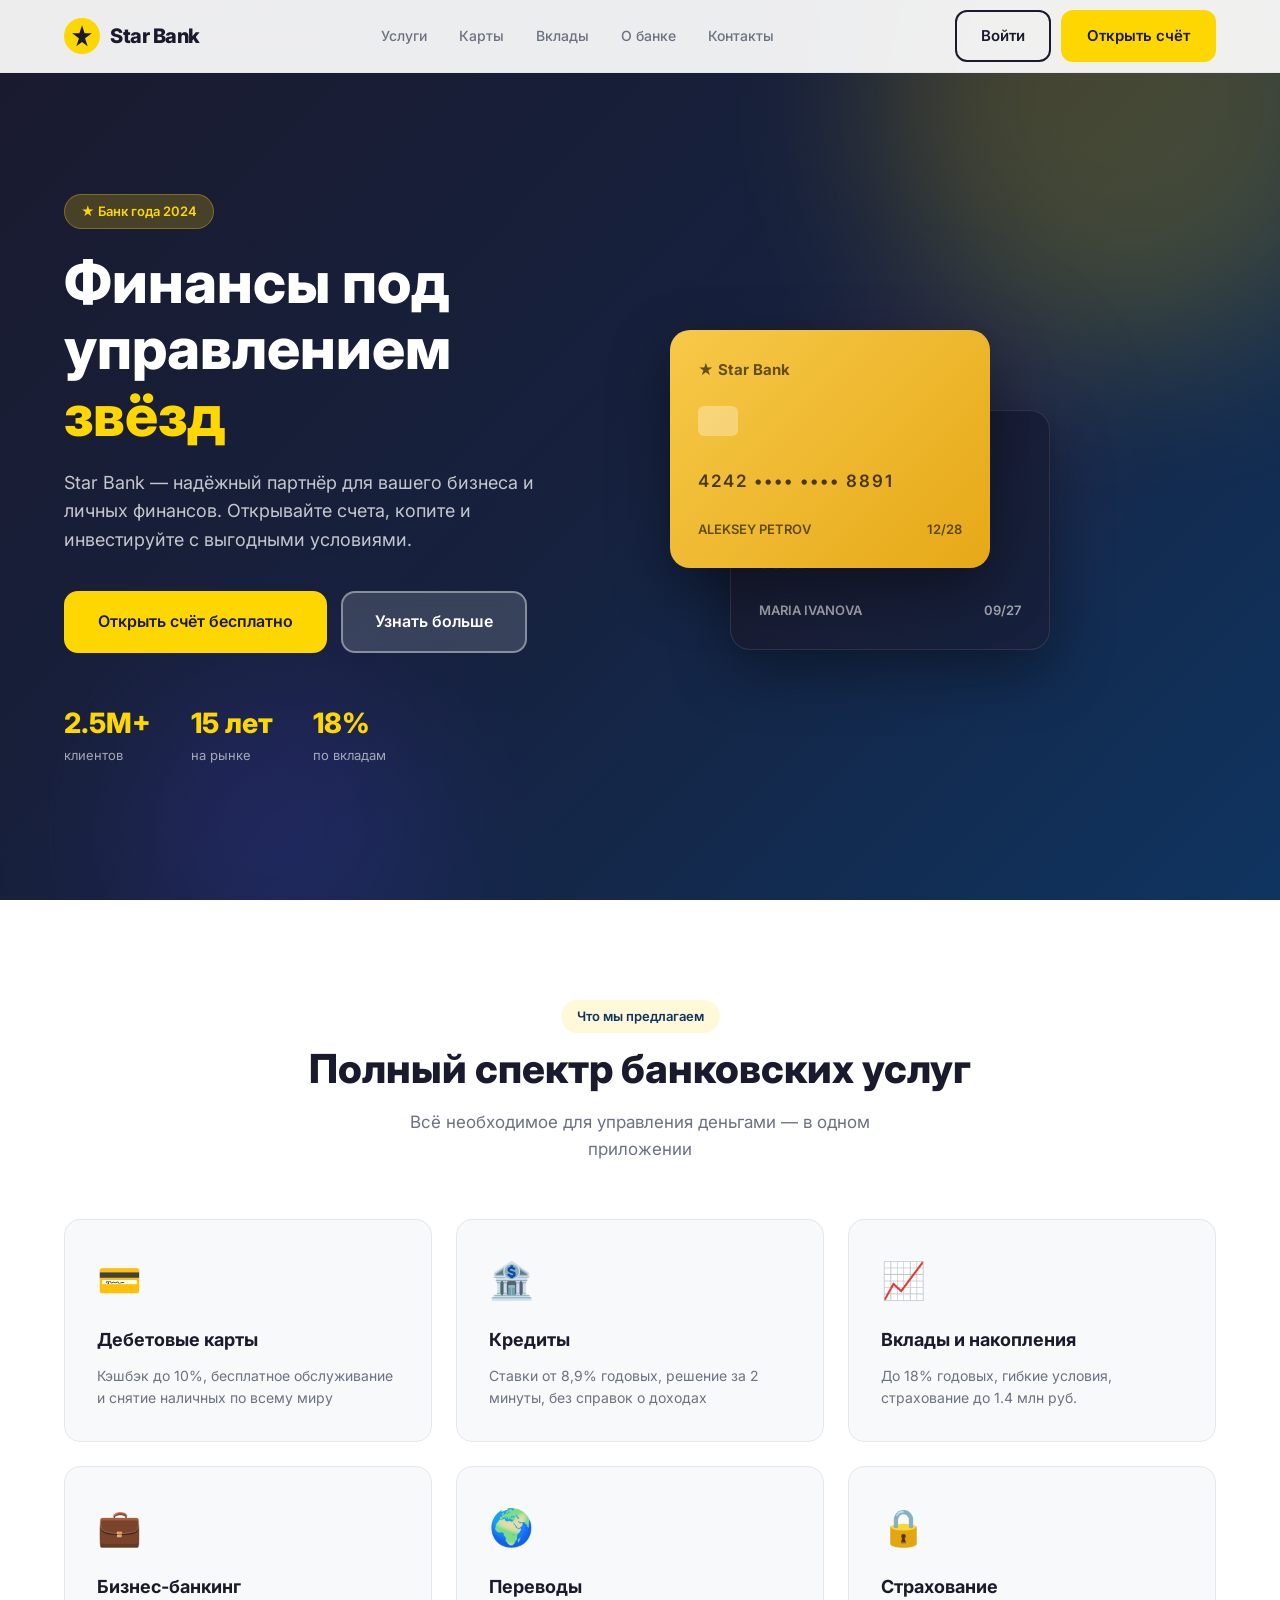
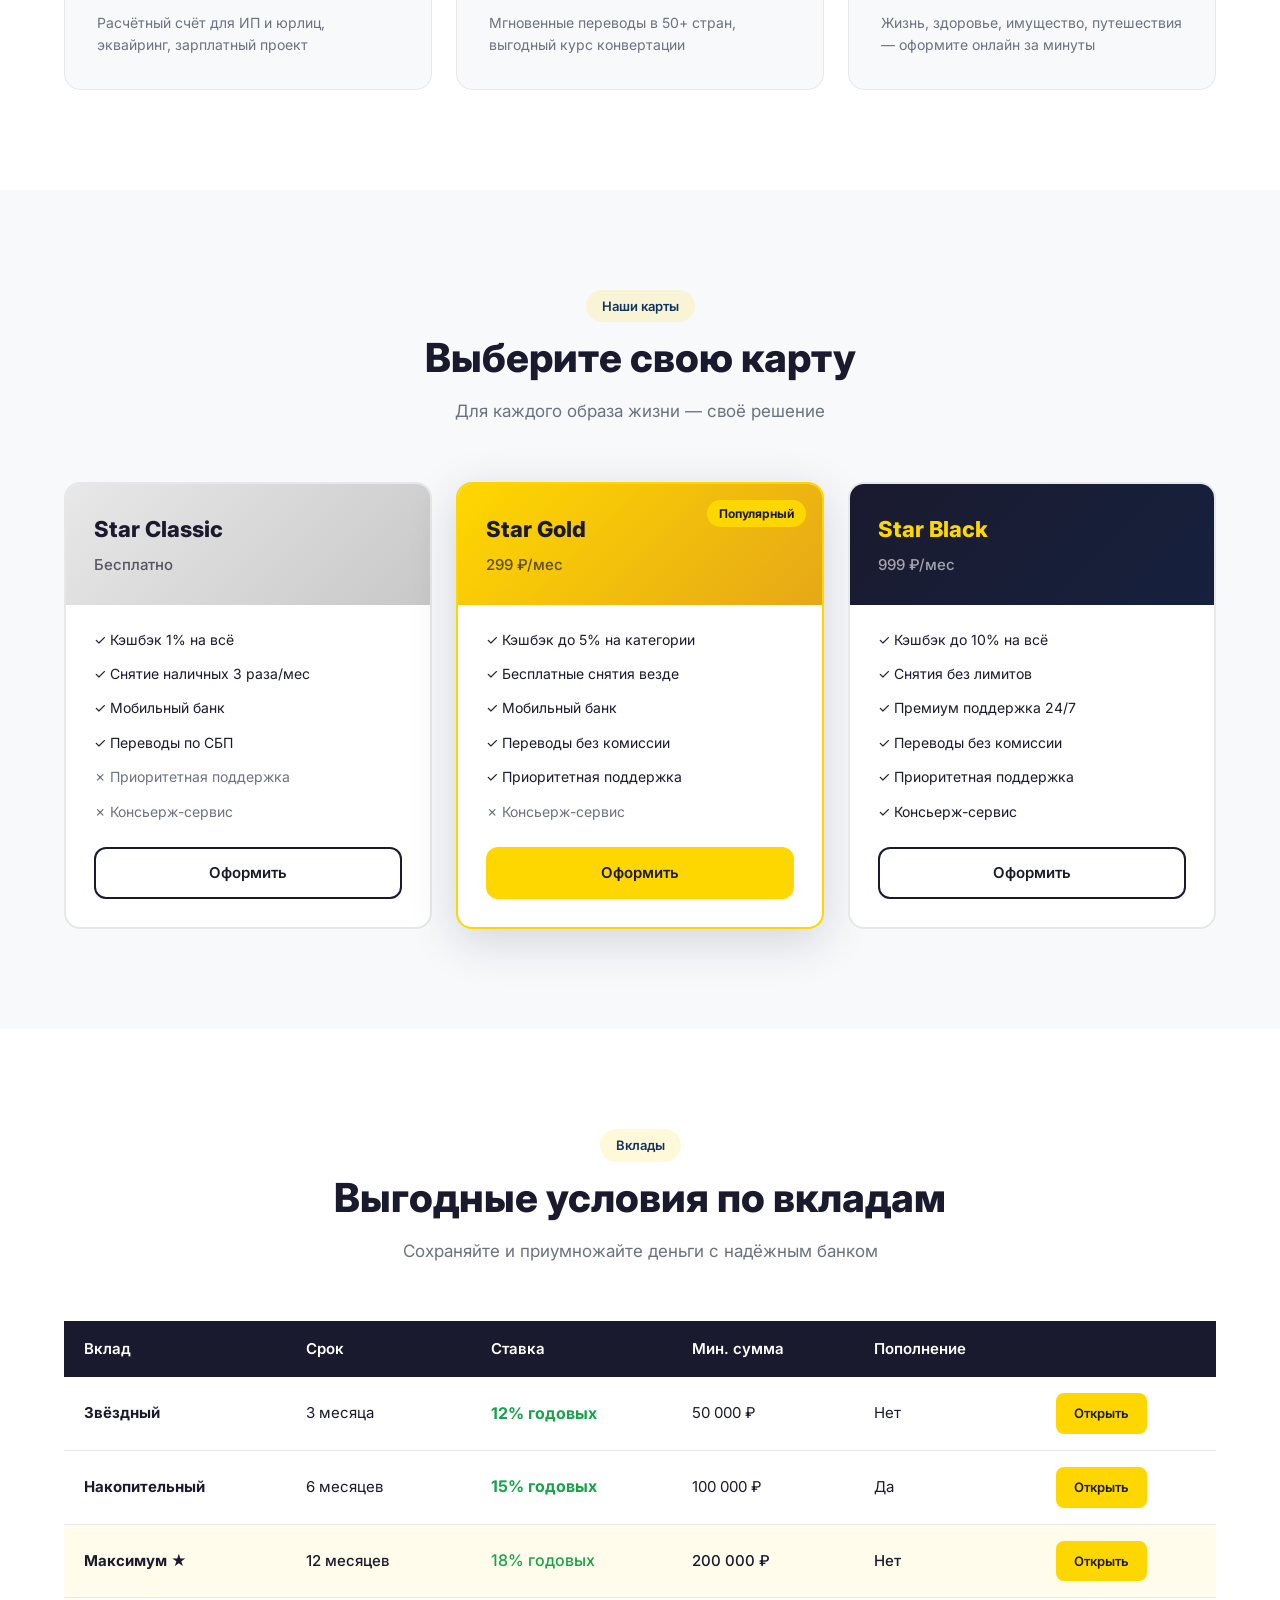
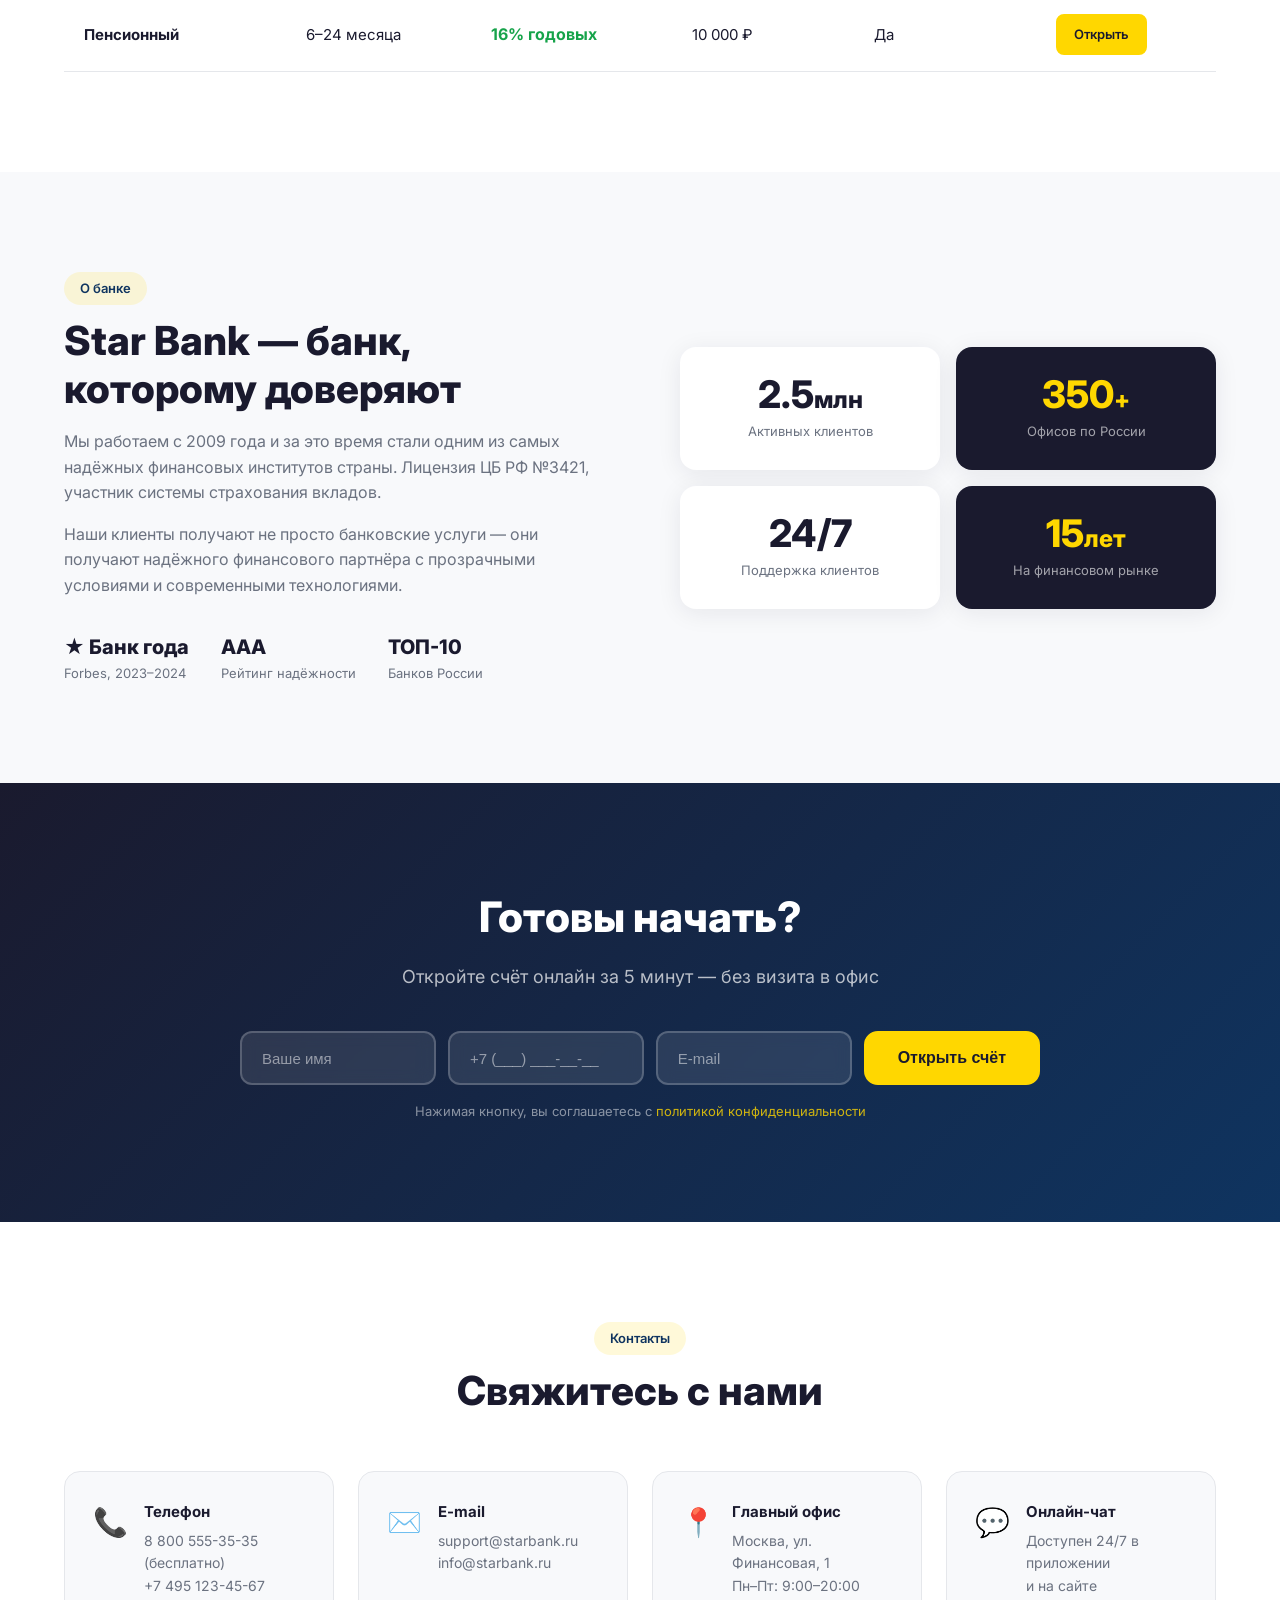
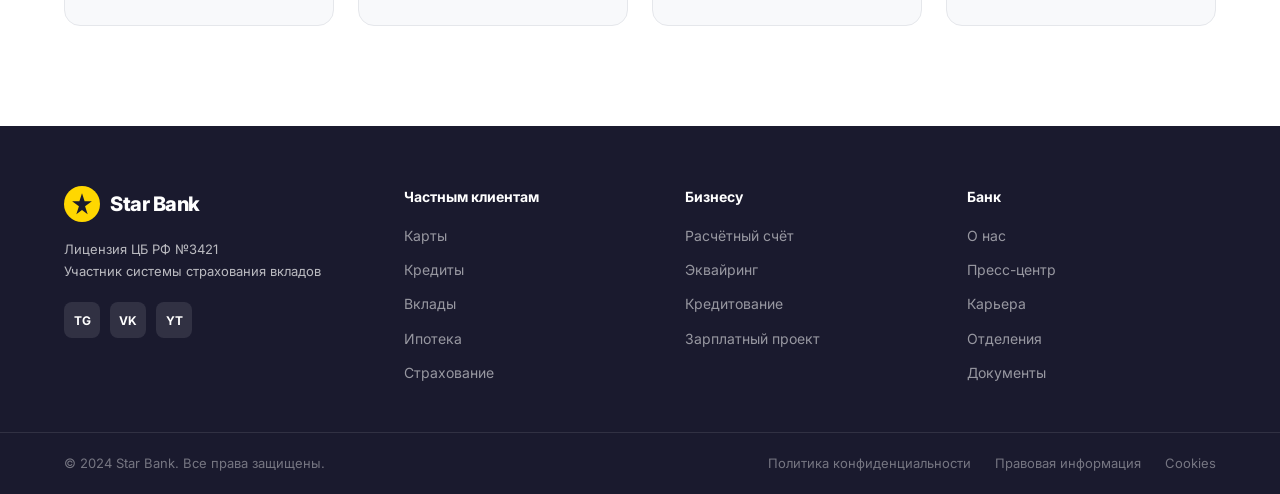
==== star-bank/index.html @ 79cf5f7b "Add Star Bank banking website Full landing page with hero, services, card products, deposit rates, a" ====
<!DOCTYPE html>
<html lang="ru">
<head>
  <meta charset="UTF-8" />
  <meta name="viewport" content="width=device-width, initial-scale=1.0" />
  <title>Star Bank — Ваш надёжный банк</title>
  <link rel="stylesheet" href="style.css" />
  <link rel="preconnect" href="https://fonts.googleapis.com" />
  <link href="https://fonts.googleapis.com/css2?family=Inter:wght@300;400;500;600;700;800&display=swap" rel="stylesheet" />
</head>
<body>

  <!-- HEADER -->
  <header class="header" id="header">
    <div class="container header__inner">
      <a href="#" class="logo">
        <svg class="logo__icon" viewBox="0 0 40 40" fill="none" xmlns="http://www.w3.org/2000/svg">
          <circle cx="20" cy="20" r="20" fill="#FFD700"/>
          <path d="M20 8l2.9 8.9H31l-7.6 5.5 2.9 8.9L20 26.8l-6.3 4.5 2.9-8.9L9 16.9h8.1L20 8z" fill="#1A1A2E"/>
        </svg>
        <span class="logo__text">Star Bank</span>
      </a>
      <nav class="nav" id="nav">
        <a href="#services" class="nav__link">Услуги</a>
        <a href="#cards" class="nav__link">Карты</a>
        <a href="#rates" class="nav__link">Вклады</a>
        <a href="#about" class="nav__link">О банке</a>
        <a href="#contacts" class="nav__link">Контакты</a>
      </nav>
      <div class="header__actions">
        <a href="#login" class="btn btn--outline">Войти</a>
        <a href="#open" class="btn btn--primary">Открыть счёт</a>
      </div>
      <button class="burger" id="burger" aria-label="Меню">
        <span></span><span></span><span></span>
      </button>
    </div>
  </header>

  <!-- HERO -->
  <section class="hero">
    <div class="container hero__inner">
      <div class="hero__content">
        <span class="hero__badge">★ Банк года 2024</span>
        <h1 class="hero__title">Финансы под управлением <span class="highlight">звёзд</span></h1>
        <p class="hero__desc">Star Bank — надёжный партнёр для вашего бизнеса и личных финансов. Открывайте счета, копите и инвестируйте с выгодными условиями.</p>
        <div class="hero__btns">
          <a href="#open" class="btn btn--primary btn--lg">Открыть счёт бесплатно</a>
          <a href="#services" class="btn btn--ghost btn--lg">Узнать больше</a>
        </div>
        <div class="hero__stats">
          <div class="stat"><span class="stat__num">2.5M+</span><span class="stat__label">клиентов</span></div>
          <div class="stat"><span class="stat__num">15 лет</span><span class="stat__label">на рынке</span></div>
          <div class="stat"><span class="stat__num">18%</span><span class="stat__label">по вкладам</span></div>
        </div>
      </div>
      <div class="hero__visual">
        <div class="card-mock card-mock--gold">
          <div class="card-mock__logo">★ Star Bank</div>
          <div class="card-mock__chip"></div>
          <div class="card-mock__number">4242 •••• •••• 8891</div>
          <div class="card-mock__footer">
            <span>ALEKSEY PETROV</span>
            <span>12/28</span>
          </div>
        </div>
        <div class="card-mock card-mock--dark">
          <div class="card-mock__logo">★ Star Bank</div>
          <div class="card-mock__chip"></div>
          <div class="card-mock__number">5500 •••• •••• 2277</div>
          <div class="card-mock__footer">
            <span>MARIA IVANOVA</span>
            <span>09/27</span>
          </div>
        </div>
      </div>
    </div>
    <div class="hero__bg-orbs">
      <div class="orb orb--1"></div>
      <div class="orb orb--2"></div>
      <div class="orb orb--3"></div>
    </div>
  </section>

  <!-- SERVICES -->
  <section class="services" id="services">
    <div class="container">
      <div class="section-head">
        <span class="section-badge">Что мы предлагаем</span>
        <h2 class="section-title">Полный спектр банковских услуг</h2>
        <p class="section-desc">Всё необходимое для управления деньгами — в одном приложении</p>
      </div>
      <div class="services__grid">
        <div class="service-card">
          <div class="service-card__icon">💳</div>
          <h3>Дебетовые карты</h3>
          <p>Кэшбэк до 10%, бесплатное обслуживание и снятие наличных по всему миру</p>
        </div>
        <div class="service-card">
          <div class="service-card__icon">🏦</div>
          <h3>Кредиты</h3>
          <p>Ставки от 8,9% годовых, решение за 2 минуты, без справок о доходах</p>
        </div>
        <div class="service-card">
          <div class="service-card__icon">📈</div>
          <h3>Вклады и накопления</h3>
          <p>До 18% годовых, гибкие условия, страхование до 1.4 млн руб.</p>
        </div>
        <div class="service-card">
          <div class="service-card__icon">💼</div>
          <h3>Бизнес-банкинг</h3>
          <p>Расчётный счёт для ИП и юрлиц, эквайринг, зарплатный проект</p>
        </div>
        <div class="service-card">
          <div class="service-card__icon">🌍</div>
          <h3>Переводы</h3>
          <p>Мгновенные переводы в 50+ стран, выгодный курс конвертации</p>
        </div>
        <div class="service-card">
          <div class="service-card__icon">🔒</div>
          <h3>Страхование</h3>
          <p>Жизнь, здоровье, имущество, путешествия — оформите онлайн за минуты</p>
        </div>
      </div>
    </div>
  </section>

  <!-- CARDS -->
  <section class="cards-section" id="cards">
    <div class="container">
      <div class="section-head">
        <span class="section-badge">Наши карты</span>
        <h2 class="section-title">Выберите свою карту</h2>
        <p class="section-desc">Для каждого образа жизни — своё решение</p>
      </div>
      <div class="cards-section__grid">

        <div class="product-card">
          <div class="product-card__top product-card__top--silver">
            <div class="product-card__name">Star Classic</div>
            <div class="product-card__price">Бесплатно</div>
          </div>
          <ul class="product-card__features">
            <li>✓ Кэшбэк 1% на всё</li>
            <li>✓ Снятие наличных 3 раза/мес</li>
            <li>✓ Мобильный банк</li>
            <li>✓ Переводы по СБП</li>
            <li class="muted">✗ Приоритетная поддержка</li>
            <li class="muted">✗ Консьерж-сервис</li>
          </ul>
          <a href="#open" class="btn btn--outline btn--full">Оформить</a>
        </div>

        <div class="product-card product-card--featured">
          <div class="product-card__badge">Популярный</div>
          <div class="product-card__top product-card__top--gold">
            <div class="product-card__name">Star Gold</div>
            <div class="product-card__price">299 ₽/мес</div>
          </div>
          <ul class="product-card__features">
            <li>✓ Кэшбэк до 5% на категории</li>
            <li>✓ Бесплатные снятия везде</li>
            <li>✓ Мобильный банк</li>
            <li>✓ Переводы без комиссии</li>
            <li>✓ Приоритетная поддержка</li>
            <li class="muted">✗ Консьерж-сервис</li>
          </ul>
          <a href="#open" class="btn btn--primary btn--full">Оформить</a>
        </div>

        <div class="product-card">
          <div class="product-card__top product-card__top--black">
            <div class="product-card__name">Star Black</div>
            <div class="product-card__price">999 ₽/мес</div>
          </div>
          <ul class="product-card__features">
            <li>✓ Кэшбэк до 10% на всё</li>
            <li>✓ Снятия без лимитов</li>
            <li>✓ Премиум поддержка 24/7</li>
            <li>✓ Переводы без комиссии</li>
            <li>✓ Приоритетная поддержка</li>
            <li>✓ Консьерж-сервис</li>
          </ul>
          <a href="#open" class="btn btn--outline btn--full">Оформить</a>
        </div>

      </div>
    </div>
  </section>

  <!-- RATES -->
  <section class="rates" id="rates">
    <div class="container">
      <div class="section-head">
        <span class="section-badge">Вклады</span>
        <h2 class="section-title">Выгодные условия по вкладам</h2>
        <p class="section-desc">Сохраняйте и приумножайте деньги с надёжным банком</p>
      </div>
      <div class="rates__table-wrap">
        <table class="rates__table">
          <thead>
            <tr>
              <th>Вклад</th>
              <th>Срок</th>
              <th>Ставка</th>
              <th>Мин. сумма</th>
              <th>Пополнение</th>
              <th></th>
            </tr>
          </thead>
          <tbody>
            <tr>
              <td><strong>Звёздный</strong></td>
              <td>3 месяца</td>
              <td class="rate-highlight">12% годовых</td>
              <td>50 000 ₽</td>
              <td>Нет</td>
              <td><a href="#open" class="btn btn--sm btn--primary">Открыть</a></td>
            </tr>
            <tr>
              <td><strong>Накопительный</strong></td>
              <td>6 месяцев</td>
              <td class="rate-highlight">15% годовых</td>
              <td>100 000 ₽</td>
              <td>Да</td>
              <td><a href="#open" class="btn btn--sm btn--primary">Открыть</a></td>
            </tr>
            <tr class="rates__row--featured">
              <td><strong>Максимум ★</strong></td>
              <td>12 месяцев</td>
              <td class="rate-highlight">18% годовых</td>
              <td>200 000 ₽</td>
              <td>Нет</td>
              <td><a href="#open" class="btn btn--sm btn--primary">Открыть</a></td>
            </tr>
            <tr>
              <td><strong>Пенсионный</strong></td>
              <td>6–24 месяца</td>
              <td class="rate-highlight">16% годовых</td>
              <td>10 000 ₽</td>
              <td>Да</td>
              <td><a href="#open" class="btn btn--sm btn--primary">Открыть</a></td>
            </tr>
          </tbody>
        </table>
      </div>
    </div>
  </section>

  <!-- ABOUT -->
  <section class="about" id="about">
    <div class="container about__inner">
      <div class="about__content">
        <span class="section-badge">О банке</span>
        <h2 class="section-title">Star Bank — банк, которому доверяют</h2>
        <p>Мы работаем с 2009 года и за это время стали одним из самых надёжных финансовых институтов страны. Лицензия ЦБ РФ №3421, участник системы страхования вкладов.</p>
        <p>Наши клиенты получают не просто банковские услуги — они получают надёжного финансового партнёра с прозрачными условиями и современными технологиями.</p>
        <div class="about__achievements">
          <div class="achievement">
            <span class="achievement__num">★ Банк года</span>
            <span class="achievement__desc">Forbes, 2023–2024</span>
          </div>
          <div class="achievement">
            <span class="achievement__num">AAA</span>
            <span class="achievement__desc">Рейтинг надёжности</span>
          </div>
          <div class="achievement">
            <span class="achievement__num">ТОП-10</span>
            <span class="achievement__desc">Банков России</span>
          </div>
        </div>
      </div>
      <div class="about__img-wrap">
        <div class="about__img-card">
          <div class="about__number">2.5<span>млн</span></div>
          <div class="about__number-label">Активных клиентов</div>
        </div>
        <div class="about__img-card about__img-card--accent">
          <div class="about__number">350<span>+</span></div>
          <div class="about__number-label">Офисов по России</div>
        </div>
        <div class="about__img-card">
          <div class="about__number">24/7</div>
          <div class="about__number-label">Поддержка клиентов</div>
        </div>
        <div class="about__img-card about__img-card--accent">
          <div class="about__number">15<span>лет</span></div>
          <div class="about__number-label">На финансовом рынке</div>
        </div>
      </div>
    </div>
  </section>

  <!-- CTA -->
  <section class="cta" id="open">
    <div class="container cta__inner">
      <div class="cta__content">
        <h2>Готовы начать?</h2>
        <p>Откройте счёт онлайн за 5 минут — без визита в офис</p>
      </div>
      <form class="cta__form" onsubmit="handleForm(event)">
        <input type="text" placeholder="Ваше имя" required />
        <input type="tel" placeholder="+7 (___) ___-__-__" required />
        <input type="email" placeholder="E-mail" required />
        <button type="submit" class="btn btn--primary btn--lg">Открыть счёт</button>
      </form>
      <p class="cta__note">Нажимая кнопку, вы соглашаетесь с <a href="#">политикой конфиденциальности</a></p>
    </div>
  </section>

  <!-- CONTACTS -->
  <section class="contacts" id="contacts">
    <div class="container contacts__inner">
      <div class="section-head">
        <span class="section-badge">Контакты</span>
        <h2 class="section-title">Свяжитесь с нами</h2>
      </div>
      <div class="contacts__grid">
        <div class="contact-item">
          <div class="contact-item__icon">📞</div>
          <div>
            <strong>Телефон</strong>
            <p>8 800 555-35-35 (бесплатно)</p>
            <p>+7 495 123-45-67</p>
          </div>
        </div>
        <div class="contact-item">
          <div class="contact-item__icon">✉️</div>
          <div>
            <strong>E-mail</strong>
            <p>support@starbank.ru</p>
            <p>info@starbank.ru</p>
          </div>
        </div>
        <div class="contact-item">
          <div class="contact-item__icon">📍</div>
          <div>
            <strong>Главный офис</strong>
            <p>Москва, ул. Финансовая, 1</p>
            <p>Пн–Пт: 9:00–20:00</p>
          </div>
        </div>
        <div class="contact-item">
          <div class="contact-item__icon">💬</div>
          <div>
            <strong>Онлайн-чат</strong>
            <p>Доступен 24/7 в приложении</p>
            <p>и на сайте</p>
          </div>
        </div>
      </div>
    </div>
  </section>

  <!-- FOOTER -->
  <footer class="footer">
    <div class="container footer__inner">
      <div class="footer__brand">
        <a href="#" class="logo">
          <svg class="logo__icon" viewBox="0 0 40 40" fill="none" xmlns="http://www.w3.org/2000/svg">
            <circle cx="20" cy="20" r="20" fill="#FFD700"/>
            <path d="M20 8l2.9 8.9H31l-7.6 5.5 2.9 8.9L20 26.8l-6.3 4.5 2.9-8.9L9 16.9h8.1L20 8z" fill="#1A1A2E"/>
          </svg>
          <span class="logo__text">Star Bank</span>
        </a>
        <p>Лицензия ЦБ РФ №3421<br/>Участник системы страхования вкладов</p>
        <div class="footer__socials">
          <a href="#" aria-label="Telegram">TG</a>
          <a href="#" aria-label="VK">VK</a>
          <a href="#" aria-label="YouTube">YT</a>
        </div>
      </div>
      <div class="footer__links">
        <div class="footer__col">
          <strong>Частным клиентам</strong>
          <a href="#">Карты</a>
          <a href="#">Кредиты</a>
          <a href="#">Вклады</a>
          <a href="#">Ипотека</a>
          <a href="#">Страхование</a>
        </div>
        <div class="footer__col">
          <strong>Бизнесу</strong>
          <a href="#">Расчётный счёт</a>
          <a href="#">Эквайринг</a>
          <a href="#">Кредитование</a>
          <a href="#">Зарплатный проект</a>
        </div>
        <div class="footer__col">
          <strong>Банк</strong>
          <a href="#">О нас</a>
          <a href="#">Пресс-центр</a>
          <a href="#">Карьера</a>
          <a href="#">Отделения</a>
          <a href="#">Документы</a>
        </div>
      </div>
    </div>
    <div class="footer__bottom">
      <div class="container">
        <span>© 2024 Star Bank. Все права защищены.</span>
        <div class="footer__bottom-links">
          <a href="#">Политика конфиденциальности</a>
          <a href="#">Правовая информация</a>
          <a href="#">Cookies</a>
        </div>
      </div>
    </div>
  </footer>

  <!-- SUCCESS MODAL -->
  <div class="modal" id="modal">
    <div class="modal__box">
      <div class="modal__icon">⭐</div>
      <h3>Заявка принята!</h3>
      <p>Наш специалист свяжется с вами в течение 15 минут</p>
      <button class="btn btn--primary" onclick="closeModal()">Отлично!</button>
    </div>
  </div>

  <script src="script.js"></script>
</body>
</html>
---- star-bank/style.css ----
/* ===== BASE ===== */
*, *::before, *::after { box-sizing: border-box; margin: 0; padding: 0; }

:root {
  --gold: #FFD700;
  --gold-dark: #E6C200;
  --navy: #1A1A2E;
  --navy-light: #16213E;
  --blue: #0F3460;
  --accent: #E94560;
  --text: #1A1A2E;
  --text-muted: #6B7280;
  --bg: #FFFFFF;
  --bg-light: #F8F9FB;
  --border: #E5E7EB;
  --radius: 16px;
  --shadow: 0 4px 24px rgba(26,26,46,.08);
  --shadow-lg: 0 12px 48px rgba(26,26,46,.16);
}

html { scroll-behavior: smooth; }
body { font-family: 'Inter', sans-serif; color: var(--text); background: var(--bg); line-height: 1.6; }

.container { max-width: 1200px; margin: 0 auto; padding: 0 24px; }

img { max-width: 100%; }
a { text-decoration: none; color: inherit; }

/* ===== BUTTONS ===== */
.btn {
  display: inline-flex; align-items: center; justify-content: center;
  padding: 12px 24px; border-radius: 12px; font-size: 15px; font-weight: 600;
  cursor: pointer; border: 2px solid transparent; transition: all .2s;
  white-space: nowrap;
}
.btn--primary { background: var(--gold); color: var(--navy); border-color: var(--gold); }
.btn--primary:hover { background: var(--gold-dark); border-color: var(--gold-dark); transform: translateY(-1px); box-shadow: 0 6px 20px rgba(255,215,0,.35); }
.btn--outline { background: transparent; color: var(--navy); border-color: var(--navy); }
.btn--outline:hover { background: var(--navy); color: #fff; }
.btn--ghost { background: rgba(255,255,255,.15); color: #fff; border-color: rgba(255,255,255,.4); backdrop-filter: blur(8px); }
.btn--ghost:hover { background: rgba(255,255,255,.25); }
.btn--lg { padding: 16px 32px; font-size: 16px; border-radius: 14px; }
.btn--sm { padding: 8px 16px; font-size: 13px; border-radius: 8px; }
.btn--full { width: 100%; }

/* ===== HEADER ===== */
.header {
  position: fixed; top: 0; left: 0; right: 0; z-index: 100;
  background: rgba(255,255,255,.92); backdrop-filter: blur(16px);
  border-bottom: 1px solid var(--border);
  transition: box-shadow .3s;
}
.header.scrolled { box-shadow: var(--shadow); }
.header__inner { display: flex; align-items: center; gap: 32px; height: 72px; }

.logo { display: flex; align-items: center; gap: 10px; }
.logo__icon { width: 36px; height: 36px; flex-shrink: 0; }
.logo__text { font-size: 20px; font-weight: 800; color: var(--navy); letter-spacing: -.5px; }

.nav { display: flex; gap: 4px; flex: 1; justify-content: center; }
.nav__link { padding: 8px 14px; border-radius: 8px; font-size: 14px; font-weight: 500; color: var(--text-muted); transition: all .2s; }
.nav__link:hover { color: var(--navy); background: var(--bg-light); }

.header__actions { display: flex; gap: 10px; }

.burger { display: none; flex-direction: column; gap: 5px; background: none; border: none; cursor: pointer; padding: 4px; }
.burger span { display: block; width: 24px; height: 2px; background: var(--navy); border-radius: 2px; transition: all .3s; }

/* ===== SECTION COMMON ===== */
.section-badge { display: inline-block; padding: 6px 16px; background: rgba(255,215,0,.15); color: var(--blue); border-radius: 100px; font-size: 13px; font-weight: 600; margin-bottom: 12px; }
.section-title { font-size: clamp(28px, 4vw, 40px); font-weight: 800; color: var(--navy); line-height: 1.2; margin-bottom: 16px; }
.section-desc { font-size: 17px; color: var(--text-muted); max-width: 560px; }
.section-head { text-align: center; margin-bottom: 56px; }
.section-head .section-desc { margin: 0 auto; }

/* ===== HERO ===== */
.hero {
  position: relative; overflow: hidden;
  background: linear-gradient(135deg, var(--navy) 0%, var(--navy-light) 50%, var(--blue) 100%);
  padding: 160px 0 100px; min-height: 100vh; display: flex; align-items: center;
}
.hero__inner { display: grid; grid-template-columns: 1fr 1fr; gap: 60px; align-items: center; position: relative; z-index: 1; }

.hero__badge { display: inline-block; padding: 6px 16px; background: rgba(255,215,0,.2); color: var(--gold); border: 1px solid rgba(255,215,0,.3); border-radius: 100px; font-size: 13px; font-weight: 600; margin-bottom: 20px; }
.hero__title { font-size: clamp(36px, 5vw, 58px); font-weight: 800; color: #fff; line-height: 1.15; margin-bottom: 20px; }
.highlight { color: var(--gold); }
.hero__desc { font-size: 18px; color: rgba(255,255,255,.75); margin-bottom: 36px; max-width: 480px; }
.hero__btns { display: flex; gap: 14px; flex-wrap: wrap; margin-bottom: 48px; }

.hero__stats { display: flex; gap: 40px; }
.stat { display: flex; flex-direction: column; }
.stat__num { font-size: 28px; font-weight: 800; color: var(--gold); }
.stat__label { font-size: 13px; color: rgba(255,255,255,.6); }

/* CARD MOCKUPS */
.hero__visual { position: relative; height: 380px; }
.card-mock {
  position: absolute; width: 320px; border-radius: 20px; padding: 28px;
  box-shadow: 0 20px 60px rgba(0,0,0,.4); transition: transform .3s;
}
.card-mock:hover { transform: translateY(-6px); }
.card-mock--gold { background: linear-gradient(135deg, #f7c948 0%, #e6a817 100%); top: 40px; left: 0; z-index: 2; }
.card-mock--dark { background: linear-gradient(135deg, #1a1a2e 0%, #16213e 100%); top: 120px; left: 60px; z-index: 1; border: 1px solid rgba(255,255,255,.1); }

.card-mock__logo { font-size: 15px; font-weight: 700; color: rgba(0,0,0,.6); margin-bottom: 24px; }
.card-mock--dark .card-mock__logo { color: var(--gold); }
.card-mock__chip { width: 40px; height: 30px; background: rgba(255,255,255,.3); border-radius: 6px; margin-bottom: 32px; }
.card-mock--dark .card-mock__chip { background: rgba(255,215,0,.3); }
.card-mock__number { font-size: 17px; letter-spacing: 2px; font-weight: 600; color: rgba(0,0,0,.7); margin-bottom: 24px; }
.card-mock--dark .card-mock__number { color: rgba(255,255,255,.8); }
.card-mock__footer { display: flex; justify-content: space-between; font-size: 13px; font-weight: 600; color: rgba(0,0,0,.6); text-transform: uppercase; }
.card-mock--dark .card-mock__footer { color: rgba(255,255,255,.6); }

/* BG ORBS */
.hero__bg-orbs { position: absolute; inset: 0; z-index: 0; overflow: hidden; }
.orb { position: absolute; border-radius: 50%; filter: blur(80px); opacity: .2; }
.orb--1 { width: 500px; height: 500px; background: var(--gold); top: -150px; right: -100px; }
.orb--2 { width: 300px; height: 300px; background: #4f46e5; bottom: -80px; left: 10%; }
.orb--3 { width: 200px; height: 200px; background: var(--accent); top: 40%; right: 20%; }

/* ===== SERVICES ===== */
.services { padding: 100px 0; background: var(--bg); }
.services__grid { display: grid; grid-template-columns: repeat(3, 1fr); gap: 24px; }

.service-card {
  padding: 32px; border-radius: var(--radius); background: var(--bg-light);
  border: 1px solid var(--border); transition: all .3s;
}
.service-card:hover { transform: translateY(-4px); box-shadow: var(--shadow-lg); border-color: var(--gold); }
.service-card__icon { font-size: 36px; margin-bottom: 16px; }
.service-card h3 { font-size: 18px; font-weight: 700; color: var(--navy); margin-bottom: 10px; }
.service-card p { font-size: 14px; color: var(--text-muted); line-height: 1.6; }

/* ===== CARDS SECTION ===== */
.cards-section { padding: 100px 0; background: var(--bg-light); }
.cards-section__grid { display: grid; grid-template-columns: repeat(3, 1fr); gap: 24px; align-items: start; }

.product-card {
  background: #fff; border-radius: var(--radius); border: 2px solid var(--border);
  overflow: hidden; transition: all .3s; position: relative;
}
.product-card:hover { box-shadow: var(--shadow-lg); }
.product-card--featured { border-color: var(--gold); transform: scale(1.04); box-shadow: var(--shadow-lg); }

.product-card__badge {
  position: absolute; top: 16px; right: 16px;
  background: var(--gold); color: var(--navy); font-size: 12px; font-weight: 700;
  padding: 4px 12px; border-radius: 100px;
}

.product-card__top { padding: 28px; }
.product-card__top--silver { background: linear-gradient(135deg, #e8e8e8 0%, #c8c8c8 100%); }
.product-card__top--gold { background: linear-gradient(135deg, #FFD700 0%, #e6a817 100%); }
.product-card__top--black { background: linear-gradient(135deg, #1A1A2E 0%, #16213E 100%); }

.product-card__name { font-size: 22px; font-weight: 800; color: var(--navy); }
.product-card__top--black .product-card__name { color: var(--gold); }
.product-card__price { font-size: 15px; font-weight: 500; color: rgba(26,26,46,.7); margin-top: 6px; }
.product-card__top--black .product-card__price { color: rgba(255,255,255,.6); }

.product-card__features { list-style: none; padding: 24px 28px; display: flex; flex-direction: column; gap: 12px; }
.product-card__features li { font-size: 14px; color: var(--text); }
.product-card__features li.muted { color: var(--text-muted); }
.product-card .btn { margin: 0 28px 28px; width: calc(100% - 56px); }

/* ===== RATES ===== */
.rates { padding: 100px 0; background: var(--bg); }
.rates__table-wrap { overflow-x: auto; }
.rates__table {
  width: 100%; border-collapse: collapse; font-size: 15px;
}
.rates__table thead { background: var(--navy); color: #fff; }
.rates__table th { padding: 16px 20px; text-align: left; font-weight: 600; white-space: nowrap; }
.rates__table td { padding: 16px 20px; border-bottom: 1px solid var(--border); }
.rates__table tbody tr:hover { background: var(--bg-light); }
.rates__row--featured td { background: rgba(255,215,0,.08); font-weight: 500; }
.rate-highlight { color: #16a34a; font-weight: 700; font-size: 16px; }

/* ===== ABOUT ===== */
.about { padding: 100px 0; background: var(--bg-light); }
.about__inner { display: grid; grid-template-columns: 1fr 1fr; gap: 80px; align-items: center; }
.about__content .section-title { text-align: left; }
.about__content p { color: var(--text-muted); margin-bottom: 16px; font-size: 16px; }
.about__achievements { display: flex; gap: 32px; margin-top: 32px; }
.achievement { display: flex; flex-direction: column; }
.achievement__num { font-size: 20px; font-weight: 800; color: var(--navy); }
.achievement__desc { font-size: 13px; color: var(--text-muted); }

.about__img-wrap { display: grid; grid-template-columns: 1fr 1fr; gap: 16px; }
.about__img-card {
  padding: 28px; border-radius: var(--radius); background: #fff;
  box-shadow: var(--shadow); text-align: center;
}
.about__img-card--accent { background: var(--navy); }
.about__number { font-size: 38px; font-weight: 800; color: var(--navy); line-height: 1; }
.about__number span { font-size: 24px; }
.about__img-card--accent .about__number { color: var(--gold); }
.about__number-label { font-size: 13px; color: var(--text-muted); margin-top: 8px; }
.about__img-card--accent .about__number-label { color: rgba(255,255,255,.6); }

/* ===== CTA ===== */
.cta {
  padding: 100px 0;
  background: linear-gradient(135deg, var(--navy) 0%, var(--blue) 100%);
}
.cta__inner { text-align: center; }
.cta__content h2 { font-size: clamp(28px, 4vw, 42px); font-weight: 800; color: #fff; margin-bottom: 12px; }
.cta__content p { font-size: 18px; color: rgba(255,255,255,.7); margin-bottom: 40px; }

.cta__form { display: flex; gap: 12px; max-width: 800px; margin: 0 auto 16px; flex-wrap: wrap; justify-content: center; }
.cta__form input {
  flex: 1; min-width: 180px; padding: 16px 20px; border-radius: 12px;
  border: 2px solid rgba(255,255,255,.2); background: rgba(255,255,255,.1);
  color: #fff; font-size: 15px; outline: none; transition: border-color .2s;
  backdrop-filter: blur(8px);
}
.cta__form input::placeholder { color: rgba(255,255,255,.5); }
.cta__form input:focus { border-color: var(--gold); }
.cta__note { font-size: 13px; color: rgba(255,255,255,.5); }
.cta__note a { color: rgba(255,215,0,.8); }

/* ===== CONTACTS ===== */
.contacts { padding: 100px 0; background: var(--bg); }
.contacts__inner { }
.contacts__grid { display: grid; grid-template-columns: repeat(4, 1fr); gap: 24px; }

.contact-item { display: flex; gap: 16px; align-items: flex-start; padding: 28px; background: var(--bg-light); border-radius: var(--radius); border: 1px solid var(--border); }
.contact-item__icon { font-size: 28px; flex-shrink: 0; }
.contact-item strong { display: block; font-size: 15px; font-weight: 700; color: var(--navy); margin-bottom: 6px; }
.contact-item p { font-size: 14px; color: var(--text-muted); margin: 0; }

/* ===== FOOTER ===== */
.footer { background: var(--navy); color: rgba(255,255,255,.7); padding-top: 60px; }
.footer__inner { display: grid; grid-template-columns: 280px 1fr; gap: 60px; padding-bottom: 48px; }

.footer__brand .logo__text { color: #fff; }
.footer__brand p { font-size: 13px; margin-top: 16px; line-height: 1.7; }
.footer__socials { display: flex; gap: 10px; margin-top: 20px; }
.footer__socials a { display: flex; align-items: center; justify-content: center; width: 36px; height: 36px; background: rgba(255,255,255,.1); border-radius: 8px; font-size: 12px; font-weight: 700; color: #fff; transition: background .2s; }
.footer__socials a:hover { background: var(--gold); color: var(--navy); }

.footer__links { display: grid; grid-template-columns: repeat(3, 1fr); gap: 32px; }
.footer__col { display: flex; flex-direction: column; gap: 12px; }
.footer__col strong { color: #fff; font-size: 14px; margin-bottom: 4px; }
.footer__col a { font-size: 14px; color: rgba(255,255,255,.55); transition: color .2s; }
.footer__col a:hover { color: var(--gold); }

.footer__bottom { border-top: 1px solid rgba(255,255,255,.1); padding: 20px 0; }
.footer__bottom .container { display: flex; justify-content: space-between; align-items: center; flex-wrap: wrap; gap: 12px; }
.footer__bottom span { font-size: 13px; color: rgba(255,255,255,.4); }
.footer__bottom-links { display: flex; gap: 24px; }
.footer__bottom-links a { font-size: 13px; color: rgba(255,255,255,.4); transition: color .2s; }
.footer__bottom-links a:hover { color: var(--gold); }

/* ===== MODAL ===== */
.modal { position: fixed; inset: 0; background: rgba(0,0,0,.5); z-index: 1000; display: none; align-items: center; justify-content: center; backdrop-filter: blur(4px); }
.modal.open { display: flex; }
.modal__box { background: #fff; border-radius: 24px; padding: 48px 40px; text-align: center; max-width: 400px; width: 90%; box-shadow: var(--shadow-lg); }
.modal__icon { font-size: 56px; margin-bottom: 16px; }
.modal__box h3 { font-size: 24px; font-weight: 800; color: var(--navy); margin-bottom: 10px; }
.modal__box p { color: var(--text-muted); margin-bottom: 28px; }

/* ===== RESPONSIVE ===== */
@media (max-width: 1024px) {
  .services__grid { grid-template-columns: repeat(2, 1fr); }
  .contacts__grid { grid-template-columns: repeat(2, 1fr); }
  .hero__visual { height: 320px; }
  .card-mock { width: 280px; }
}

@media (max-width: 900px) {
  .hero__inner { grid-template-columns: 1fr; text-align: center; }
  .hero__visual { display: none; }
  .hero__btns { justify-content: center; }
  .hero__stats { justify-content: center; }
  .hero__desc { margin: 0 auto 36px; }
  .about__inner { grid-template-columns: 1fr; }
  .about__content .section-title { text-align: center; }
  .about__content .section-badge { display: block; text-align: center; }
  .about__achievements { justify-content: center; }
  .cards-section__grid { grid-template-columns: 1fr; }
  .product-card--featured { transform: none; }
  .footer__inner { grid-template-columns: 1fr; gap: 40px; }
  .footer__links { grid-template-columns: repeat(2, 1fr); }
}

@media (max-width: 640px) {
  .nav { display: none; }
  .header__actions { display: none; }
  .burger { display: flex; margin-left: auto; }
  .nav.open { display: flex; flex-direction: column; position: fixed; top: 72px; left: 0; right: 0; background: #fff; padding: 20px 24px; box-shadow: var(--shadow-lg); border-top: 1px solid var(--border); }
  .services__grid { grid-template-columns: 1fr; }
  .contacts__grid { grid-template-columns: 1fr; }
  .hero { padding: 120px 0 80px; min-height: auto; }
  .cta__form { flex-direction: column; }
  .cta__form input { min-width: auto; width: 100%; }
  .cta__form .btn { width: 100%; }
  .about__img-wrap { grid-template-columns: 1fr 1fr; }
  .footer__links { grid-template-columns: 1fr; }
  .footer__bottom .container { flex-direction: column; text-align: center; }
  .rates__table th, .rates__table td { padding: 12px 14px; font-size: 13px; }
}
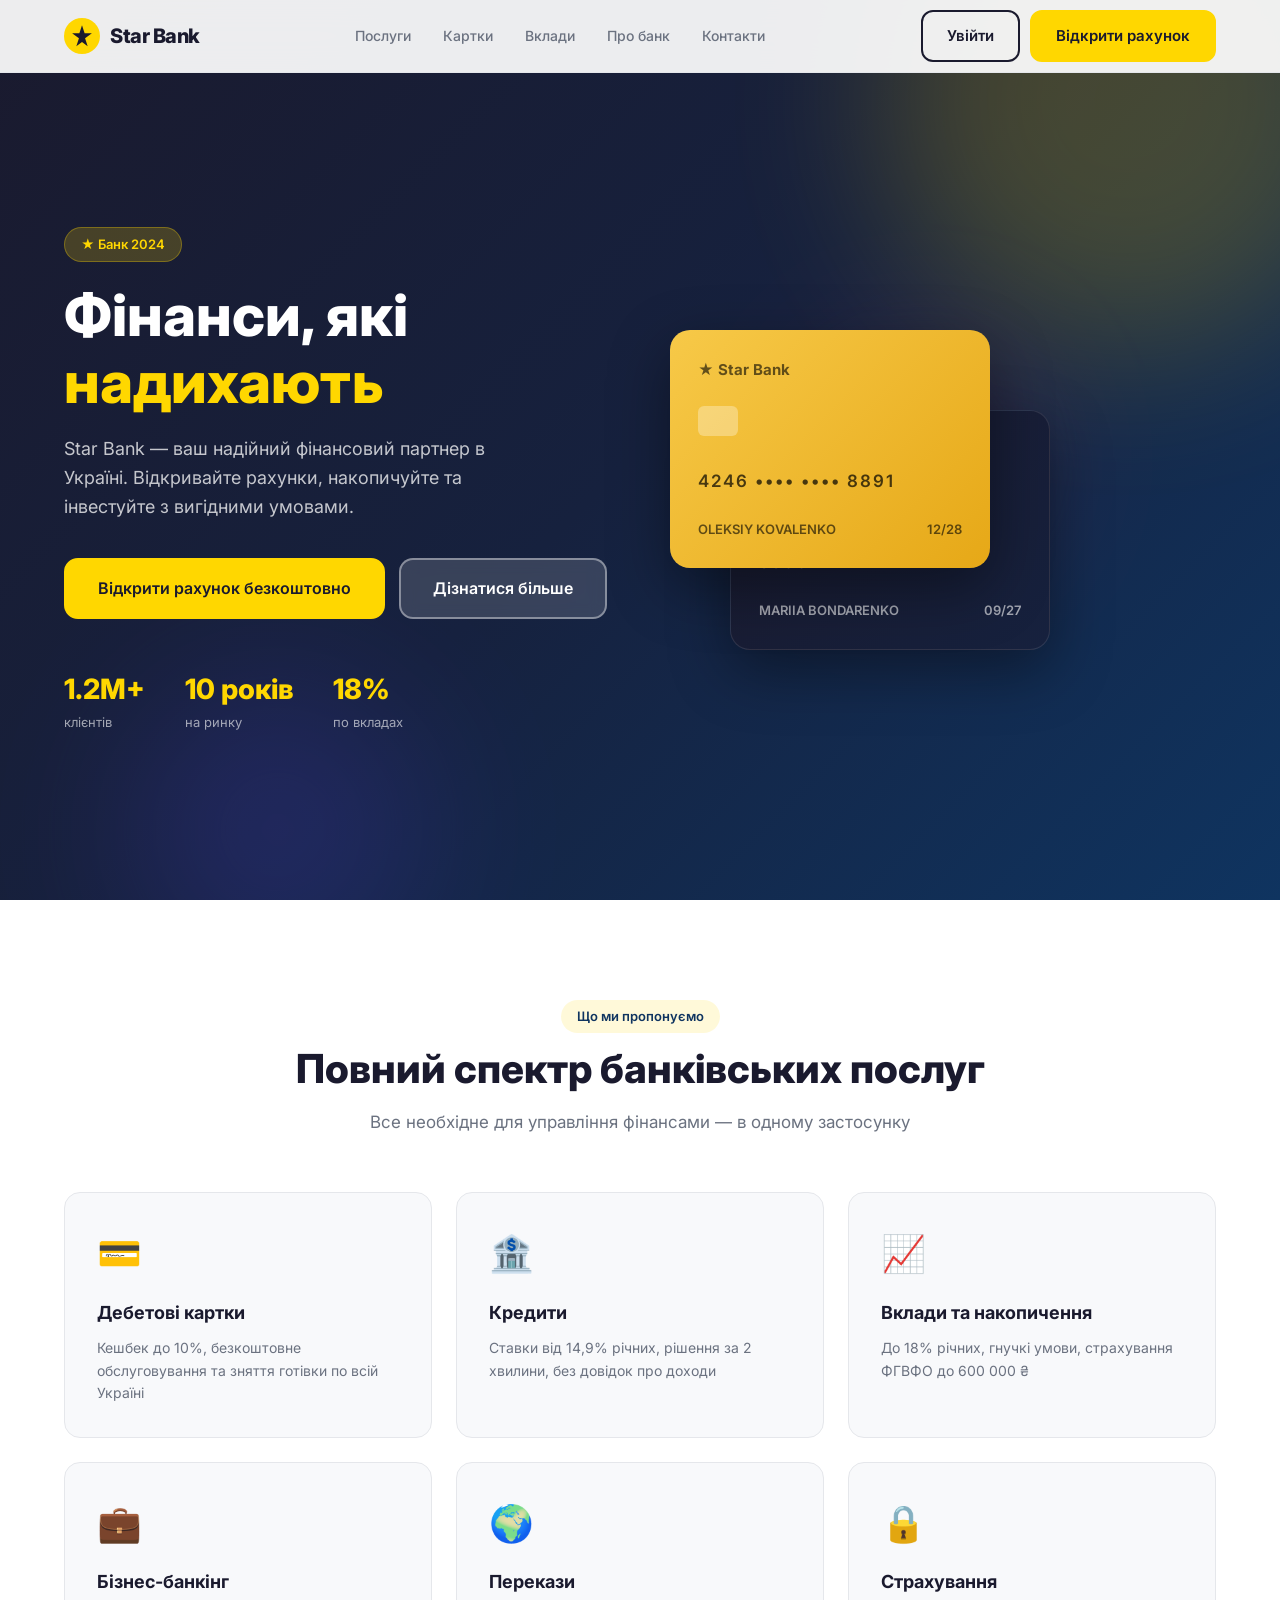
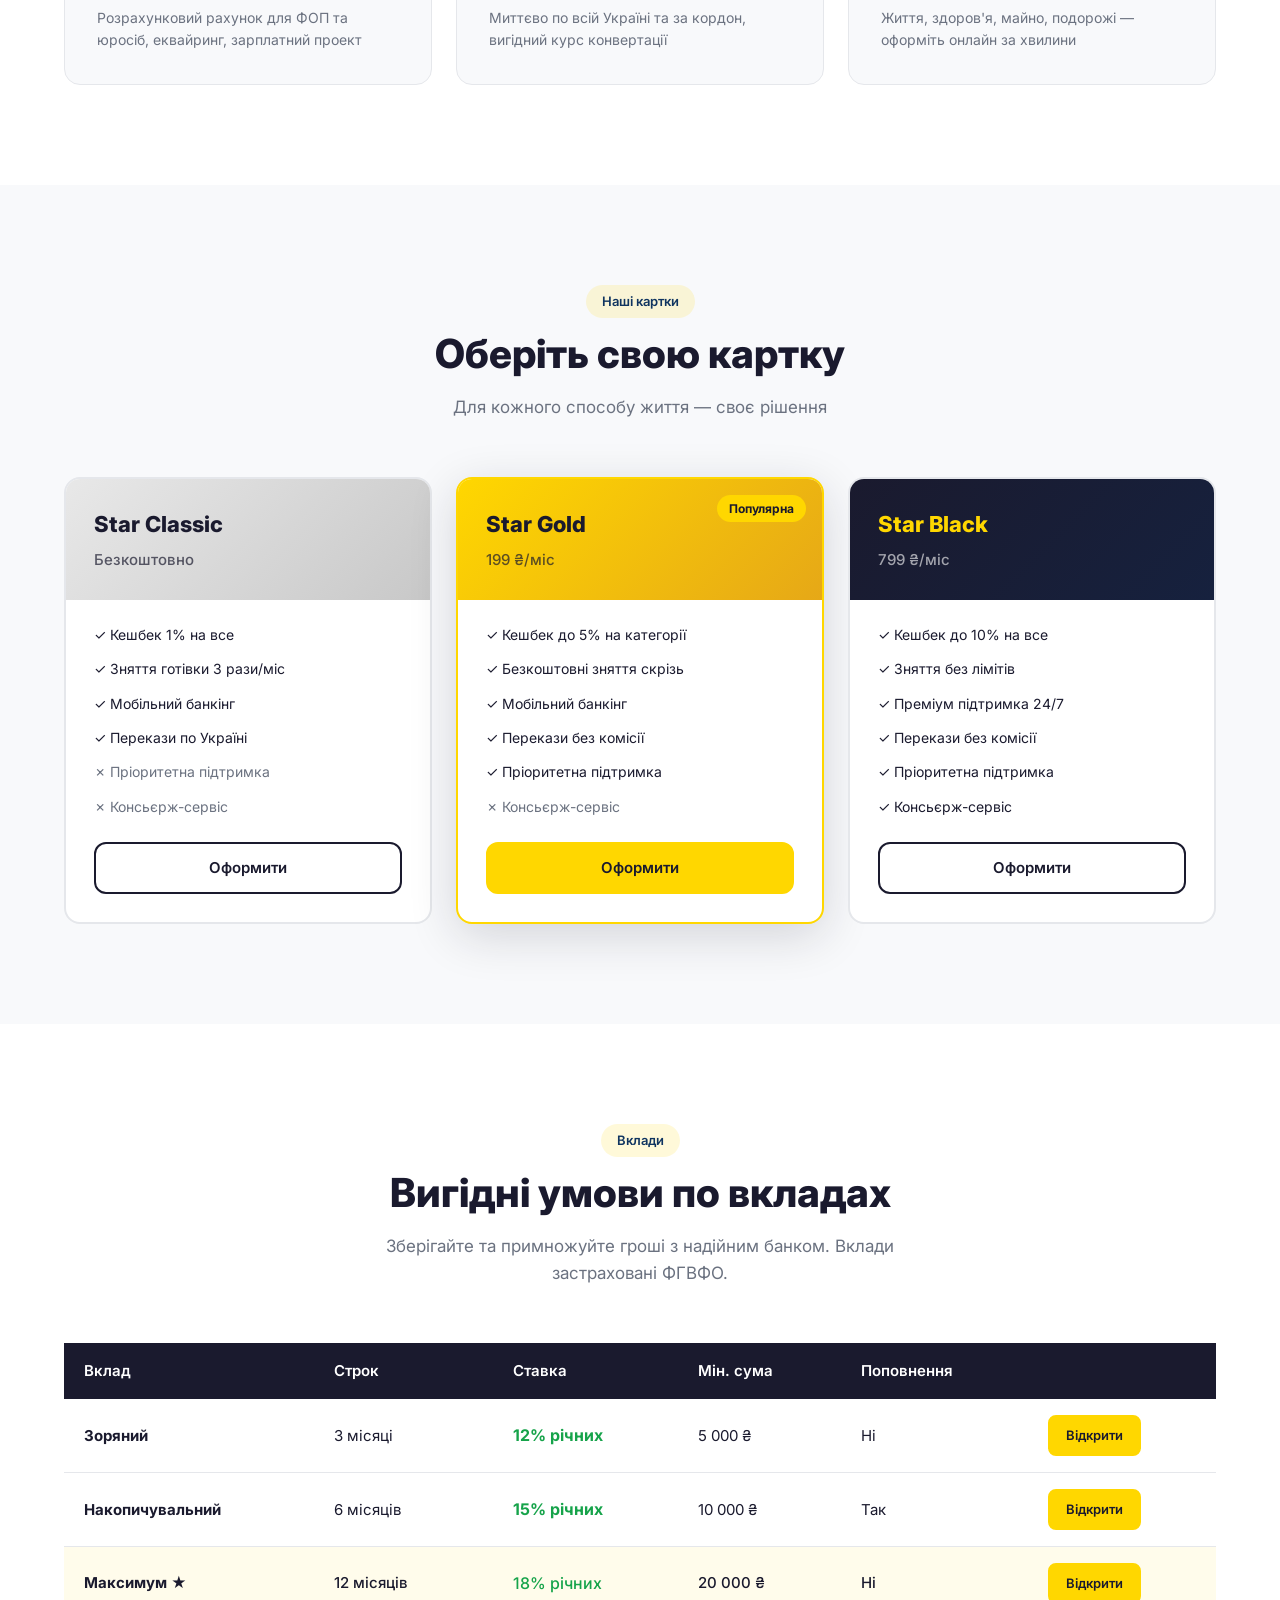
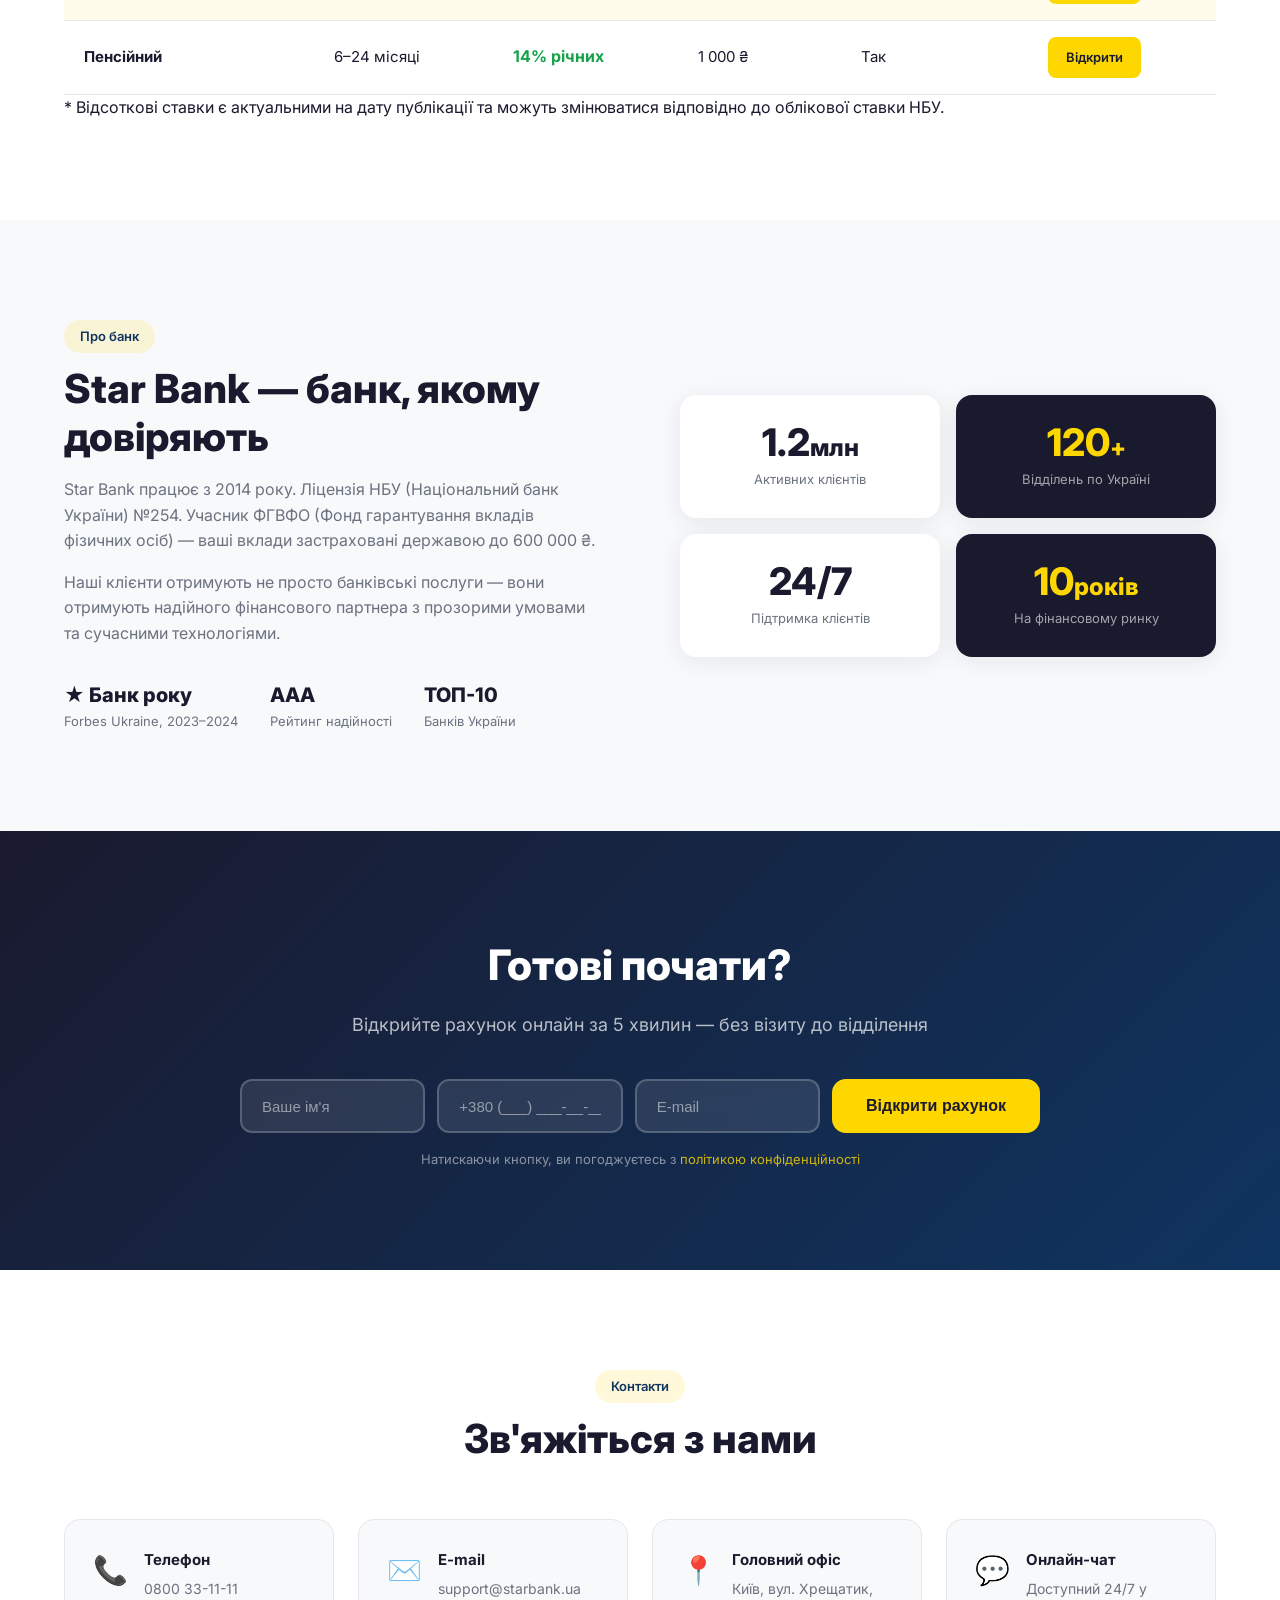
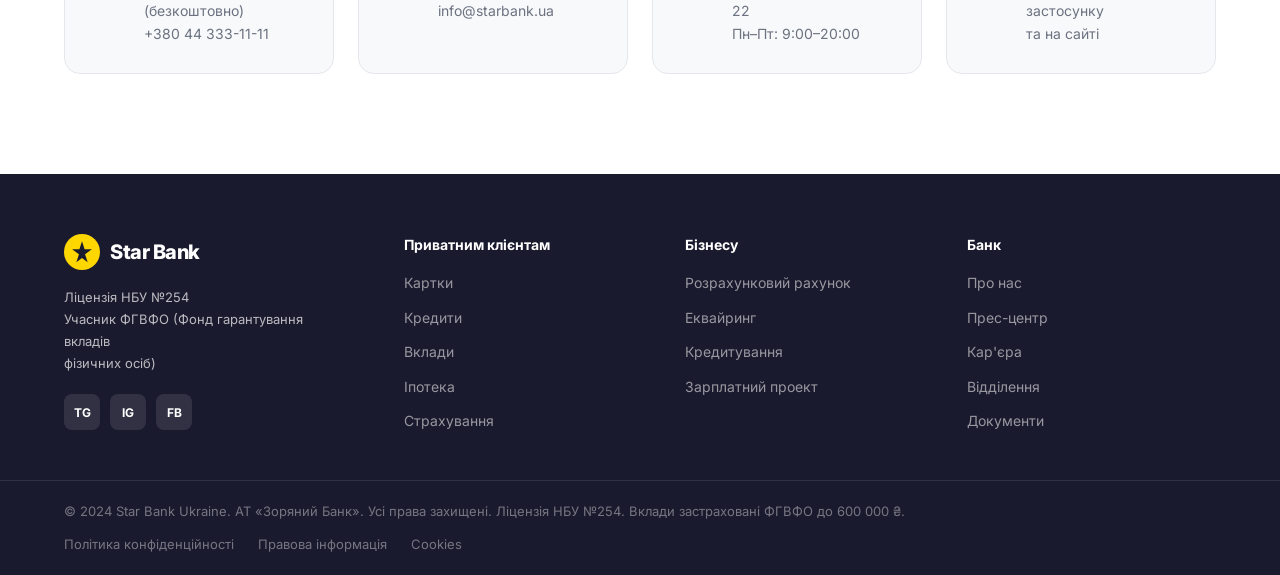
==== commit 3bc2cfab: "Add Star Bank Ukraine full website with auth, cabinet and verification - index.html: full Ukrainian " ====
--- a/star-bank/index.html
+++ b/star-bank/index.html
@@ -1,9 +1,10 @@
 <!DOCTYPE html>
-<html lang="ru">
+<html lang="uk">
 <head>
   <meta charset="UTF-8" />
   <meta name="viewport" content="width=device-width, initial-scale=1.0" />
-  <title>Star Bank — Ваш надёжный банк</title>
+  <title>Star Bank Ukraine — Ваш надійний фінансовий партнер</title>
+  <meta name="description" content="Star Bank Ukraine — відкривайте рахунки, накопичуйте та інвестуйте з вигідними умовами. Ліцензія НБУ. Учасник ФГВФО." />
   <link rel="stylesheet" href="style.css" />
   <link rel="preconnect" href="https://fonts.googleapis.com" />
   <link href="https://fonts.googleapis.com/css2?family=Inter:wght@300;400;500;600;700;800&display=swap" rel="stylesheet" />
@@ -13,7 +14,7 @@
   <!-- HEADER -->
   <header class="header" id="header">
     <div class="container header__inner">
-      <a href="#" class="logo">
+      <a href="index.html" class="logo">
         <svg class="logo__icon" viewBox="0 0 40 40" fill="none" xmlns="http://www.w3.org/2000/svg">
           <circle cx="20" cy="20" r="20" fill="#FFD700"/>
           <path d="M20 8l2.9 8.9H31l-7.6 5.5 2.9 8.9L20 26.8l-6.3 4.5 2.9-8.9L9 16.9h8.1L20 8z" fill="#1A1A2E"/>
@@ -21,15 +22,15 @@
         <span class="logo__text">Star Bank</span>
       </a>
       <nav class="nav" id="nav">
-        <a href="#services" class="nav__link">Услуги</a>
-        <a href="#cards" class="nav__link">Карты</a>
-        <a href="#rates" class="nav__link">Вклады</a>
-        <a href="#about" class="nav__link">О банке</a>
-        <a href="#contacts" class="nav__link">Контакты</a>
+        <a href="#services" class="nav__link">Послуги</a>
+        <a href="#cards" class="nav__link">Картки</a>
+        <a href="#rates" class="nav__link">Вклади</a>
+        <a href="#about" class="nav__link">Про банк</a>
+        <a href="#contacts" class="nav__link">Контакти</a>
       </nav>
       <div class="header__actions">
-        <a href="#login" class="btn btn--outline">Войти</a>
-        <a href="#open" class="btn btn--primary">Открыть счёт</a>
+        <a href="login.html" class="btn btn--outline">Увійти</a>
+        <a href="register.html" class="btn btn--primary">Відкрити рахунок</a>
       </div>
       <button class="burger" id="burger" aria-label="Меню">
         <span></span><span></span><span></span>
@@ -41,26 +42,26 @@
   <section class="hero">
     <div class="container hero__inner">
       <div class="hero__content">
-        <span class="hero__badge">★ Банк года 2024</span>
-        <h1 class="hero__title">Финансы под управлением <span class="highlight">звёзд</span></h1>
-        <p class="hero__desc">Star Bank — надёжный партнёр для вашего бизнеса и личных финансов. Открывайте счета, копите и инвестируйте с выгодными условиями.</p>
+        <span class="hero__badge">★ Банк 2024</span>
+        <h1 class="hero__title">Фінанси, які <span class="highlight">надихають</span></h1>
+        <p class="hero__desc">Star Bank — ваш надійний фінансовий партнер в Україні. Відкривайте рахунки, накопичуйте та інвестуйте з вигідними умовами.</p>
         <div class="hero__btns">
-          <a href="#open" class="btn btn--primary btn--lg">Открыть счёт бесплатно</a>
-          <a href="#services" class="btn btn--ghost btn--lg">Узнать больше</a>
+          <a href="register.html" class="btn btn--primary btn--lg">Відкрити рахунок безкоштовно</a>
+          <a href="#services" class="btn btn--ghost btn--lg">Дізнатися більше</a>
         </div>
         <div class="hero__stats">
-          <div class="stat"><span class="stat__num">2.5M+</span><span class="stat__label">клиентов</span></div>
-          <div class="stat"><span class="stat__num">15 лет</span><span class="stat__label">на рынке</span></div>
-          <div class="stat"><span class="stat__num">18%</span><span class="stat__label">по вкладам</span></div>
+          <div class="stat"><span class="stat__num">1.2M+</span><span class="stat__label">клієнтів</span></div>
+          <div class="stat"><span class="stat__num">10 років</span><span class="stat__label">на ринку</span></div>
+          <div class="stat"><span class="stat__num">18%</span><span class="stat__label">по вкладах</span></div>
         </div>
       </div>
       <div class="hero__visual">
         <div class="card-mock card-mock--gold">
           <div class="card-mock__logo">★ Star Bank</div>
           <div class="card-mock__chip"></div>
-          <div class="card-mock__number">4242 •••• •••• 8891</div>
+          <div class="card-mock__number">4246 •••• •••• 8891</div>
           <div class="card-mock__footer">
-            <span>ALEKSEY PETROV</span>
+            <span>OLEKSIY KOVALENKO</span>
             <span>12/28</span>
           </div>
         </div>
@@ -69,7 +70,7 @@
           <div class="card-mock__chip"></div>
           <div class="card-mock__number">5500 •••• •••• 2277</div>
           <div class="card-mock__footer">
-            <span>MARIA IVANOVA</span>
+            <span>MARIIA BONDARENKO</span>
             <span>09/27</span>
           </div>
         </div>
@@ -86,102 +87,102 @@
   <section class="services" id="services">
     <div class="container">
       <div class="section-head">
-        <span class="section-badge">Что мы предлагаем</span>
-        <h2 class="section-title">Полный спектр банковских услуг</h2>
-        <p class="section-desc">Всё необходимое для управления деньгами — в одном приложении</p>
+        <span class="section-badge">Що ми пропонуємо</span>
+        <h2 class="section-title">Повний спектр банківських послуг</h2>
+        <p class="section-desc">Все необхідне для управління фінансами — в одному застосунку</p>
       </div>
       <div class="services__grid">
         <div class="service-card">
           <div class="service-card__icon">💳</div>
-          <h3>Дебетовые карты</h3>
-          <p>Кэшбэк до 10%, бесплатное обслуживание и снятие наличных по всему миру</p>
+          <h3>Дебетові картки</h3>
+          <p>Кешбек до 10%, безкоштовне обслуговування та зняття готівки по всій Україні</p>
         </div>
         <div class="service-card">
           <div class="service-card__icon">🏦</div>
-          <h3>Кредиты</h3>
-          <p>Ставки от 8,9% годовых, решение за 2 минуты, без справок о доходах</p>
+          <h3>Кредити</h3>
+          <p>Ставки від 14,9% річних, рішення за 2 хвилини, без довідок про доходи</p>
         </div>
         <div class="service-card">
           <div class="service-card__icon">📈</div>
-          <h3>Вклады и накопления</h3>
-          <p>До 18% годовых, гибкие условия, страхование до 1.4 млн руб.</p>
+          <h3>Вклади та накопичення</h3>
+          <p>До 18% річних, гнучкі умови, страхування ФГВФО до 600 000 ₴</p>
         </div>
         <div class="service-card">
           <div class="service-card__icon">💼</div>
-          <h3>Бизнес-банкинг</h3>
-          <p>Расчётный счёт для ИП и юрлиц, эквайринг, зарплатный проект</p>
+          <h3>Бізнес-банкінг</h3>
+          <p>Розрахунковий рахунок для ФОП та юросіб, еквайринг, зарплатний проект</p>
         </div>
         <div class="service-card">
           <div class="service-card__icon">🌍</div>
-          <h3>Переводы</h3>
-          <p>Мгновенные переводы в 50+ стран, выгодный курс конвертации</p>
+          <h3>Перекази</h3>
+          <p>Миттєво по всій Україні та за кордон, вигідний курс конвертації</p>
         </div>
         <div class="service-card">
           <div class="service-card__icon">🔒</div>
-          <h3>Страхование</h3>
-          <p>Жизнь, здоровье, имущество, путешествия — оформите онлайн за минуты</p>
-        </div>
-      </div>
-    </div>
-  </section>
-
-  <!-- CARDS -->
+          <h3>Страхування</h3>
+          <p>Життя, здоров'я, майно, подорожі — оформіть онлайн за хвилини</p>
+        </div>
+      </div>
+    </div>
+  </section>
+
+  <!-- CARDS SECTION -->
   <section class="cards-section" id="cards">
     <div class="container">
       <div class="section-head">
-        <span class="section-badge">Наши карты</span>
-        <h2 class="section-title">Выберите свою карту</h2>
-        <p class="section-desc">Для каждого образа жизни — своё решение</p>
+        <span class="section-badge">Наші картки</span>
+        <h2 class="section-title">Оберіть свою картку</h2>
+        <p class="section-desc">Для кожного способу життя — своє рішення</p>
       </div>
       <div class="cards-section__grid">
 
         <div class="product-card">
           <div class="product-card__top product-card__top--silver">
             <div class="product-card__name">Star Classic</div>
-            <div class="product-card__price">Бесплатно</div>
+            <div class="product-card__price">Безкоштовно</div>
           </div>
           <ul class="product-card__features">
-            <li>✓ Кэшбэк 1% на всё</li>
-            <li>✓ Снятие наличных 3 раза/мес</li>
-            <li>✓ Мобильный банк</li>
-            <li>✓ Переводы по СБП</li>
-            <li class="muted">✗ Приоритетная поддержка</li>
-            <li class="muted">✗ Консьерж-сервис</li>
+            <li>✓ Кешбек 1% на все</li>
+            <li>✓ Зняття готівки 3 рази/міс</li>
+            <li>✓ Мобільний банкінг</li>
+            <li>✓ Перекази по Україні</li>
+            <li class="muted">✗ Пріоритетна підтримка</li>
+            <li class="muted">✗ Консьєрж-сервіс</li>
           </ul>
-          <a href="#open" class="btn btn--outline btn--full">Оформить</a>
+          <a href="register.html" class="btn btn--outline btn--full">Оформити</a>
         </div>
 
         <div class="product-card product-card--featured">
-          <div class="product-card__badge">Популярный</div>
+          <div class="product-card__badge">Популярна</div>
           <div class="product-card__top product-card__top--gold">
             <div class="product-card__name">Star Gold</div>
-            <div class="product-card__price">299 ₽/мес</div>
+            <div class="product-card__price">199 ₴/міс</div>
           </div>
           <ul class="product-card__features">
-            <li>✓ Кэшбэк до 5% на категории</li>
-            <li>✓ Бесплатные снятия везде</li>
-            <li>✓ Мобильный банк</li>
-            <li>✓ Переводы без комиссии</li>
-            <li>✓ Приоритетная поддержка</li>
-            <li class="muted">✗ Консьерж-сервис</li>
+            <li>✓ Кешбек до 5% на категорії</li>
+            <li>✓ Безкоштовні зняття скрізь</li>
+            <li>✓ Мобільний банкінг</li>
+            <li>✓ Перекази без комісії</li>
+            <li>✓ Пріоритетна підтримка</li>
+            <li class="muted">✗ Консьєрж-сервіс</li>
           </ul>
-          <a href="#open" class="btn btn--primary btn--full">Оформить</a>
+          <a href="register.html" class="btn btn--primary btn--full">Оформити</a>
         </div>
 
         <div class="product-card">
           <div class="product-card__top product-card__top--black">
             <div class="product-card__name">Star Black</div>
-            <div class="product-card__price">999 ₽/мес</div>
+            <div class="product-card__price">799 ₴/міс</div>
           </div>
           <ul class="product-card__features">
-            <li>✓ Кэшбэк до 10% на всё</li>
-            <li>✓ Снятия без лимитов</li>
-            <li>✓ Премиум поддержка 24/7</li>
-            <li>✓ Переводы без комиссии</li>
-            <li>✓ Приоритетная поддержка</li>
-            <li>✓ Консьерж-сервис</li>
+            <li>✓ Кешбек до 10% на все</li>
+            <li>✓ Зняття без лімітів</li>
+            <li>✓ Преміум підтримка 24/7</li>
+            <li>✓ Перекази без комісії</li>
+            <li>✓ Пріоритетна підтримка</li>
+            <li>✓ Консьєрж-сервіс</li>
           </ul>
-          <a href="#open" class="btn btn--outline btn--full">Оформить</a>
+          <a href="register.html" class="btn btn--outline btn--full">Оформити</a>
         </div>
 
       </div>
@@ -192,58 +193,59 @@
   <section class="rates" id="rates">
     <div class="container">
       <div class="section-head">
-        <span class="section-badge">Вклады</span>
-        <h2 class="section-title">Выгодные условия по вкладам</h2>
-        <p class="section-desc">Сохраняйте и приумножайте деньги с надёжным банком</p>
+        <span class="section-badge">Вклади</span>
+        <h2 class="section-title">Вигідні умови по вкладах</h2>
+        <p class="section-desc">Зберігайте та примножуйте гроші з надійним банком. Вклади застраховані ФГВФО.</p>
       </div>
       <div class="rates__table-wrap">
         <table class="rates__table">
           <thead>
             <tr>
               <th>Вклад</th>
-              <th>Срок</th>
+              <th>Строк</th>
               <th>Ставка</th>
-              <th>Мин. сумма</th>
-              <th>Пополнение</th>
+              <th>Мін. сума</th>
+              <th>Поповнення</th>
               <th></th>
             </tr>
           </thead>
           <tbody>
             <tr>
-              <td><strong>Звёздный</strong></td>
-              <td>3 месяца</td>
-              <td class="rate-highlight">12% годовых</td>
-              <td>50 000 ₽</td>
-              <td>Нет</td>
-              <td><a href="#open" class="btn btn--sm btn--primary">Открыть</a></td>
+              <td><strong>Зоряний</strong></td>
+              <td>3 місяці</td>
+              <td class="rate-highlight">12% річних</td>
+              <td>5 000 ₴</td>
+              <td>Ні</td>
+              <td><a href="register.html" class="btn btn--sm btn--primary">Відкрити</a></td>
             </tr>
             <tr>
-              <td><strong>Накопительный</strong></td>
-              <td>6 месяцев</td>
-              <td class="rate-highlight">15% годовых</td>
-              <td>100 000 ₽</td>
-              <td>Да</td>
-              <td><a href="#open" class="btn btn--sm btn--primary">Открыть</a></td>
+              <td><strong>Накопичувальний</strong></td>
+              <td>6 місяців</td>
+              <td class="rate-highlight">15% річних</td>
+              <td>10 000 ₴</td>
+              <td>Так</td>
+              <td><a href="register.html" class="btn btn--sm btn--primary">Відкрити</a></td>
             </tr>
             <tr class="rates__row--featured">
               <td><strong>Максимум ★</strong></td>
-              <td>12 месяцев</td>
-              <td class="rate-highlight">18% годовых</td>
-              <td>200 000 ₽</td>
-              <td>Нет</td>
-              <td><a href="#open" class="btn btn--sm btn--primary">Открыть</a></td>
+              <td>12 місяців</td>
+              <td class="rate-highlight">18% річних</td>
+              <td>20 000 ₴</td>
+              <td>Ні</td>
+              <td><a href="register.html" class="btn btn--sm btn--primary">Відкрити</a></td>
             </tr>
             <tr>
-              <td><strong>Пенсионный</strong></td>
-              <td>6–24 месяца</td>
-              <td class="rate-highlight">16% годовых</td>
-              <td>10 000 ₽</td>
-              <td>Да</td>
-              <td><a href="#open" class="btn btn--sm btn--primary">Открыть</a></td>
+              <td><strong>Пенсійний</strong></td>
+              <td>6–24 місяці</td>
+              <td class="rate-highlight">14% річних</td>
+              <td>1 000 ₴</td>
+              <td>Так</td>
+              <td><a href="register.html" class="btn btn--sm btn--primary">Відкрити</a></td>
             </tr>
           </tbody>
         </table>
       </div>
+      <p class="rates__note">* Відсоткові ставки є актуальними на дату публікації та можуть змінюватися відповідно до облікової ставки НБУ.</p>
     </div>
   </section>
 
@@ -251,60 +253,60 @@
   <section class="about" id="about">
     <div class="container about__inner">
       <div class="about__content">
-        <span class="section-badge">О банке</span>
-        <h2 class="section-title">Star Bank — банк, которому доверяют</h2>
-        <p>Мы работаем с 2009 года и за это время стали одним из самых надёжных финансовых институтов страны. Лицензия ЦБ РФ №3421, участник системы страхования вкладов.</p>
-        <p>Наши клиенты получают не просто банковские услуги — они получают надёжного финансового партнёра с прозрачными условиями и современными технологиями.</p>
+        <span class="section-badge">Про банк</span>
+        <h2 class="section-title">Star Bank — банк, якому довіряють</h2>
+        <p>Star Bank працює з 2014 року. Ліцензія НБУ (Національний банк України) №254. Учасник ФГВФО (Фонд гарантування вкладів фізичних осіб) — ваші вклади застраховані державою до 600 000 ₴.</p>
+        <p>Наші клієнти отримують не просто банківські послуги — вони отримують надійного фінансового партнера з прозорими умовами та сучасними технологіями.</p>
         <div class="about__achievements">
           <div class="achievement">
-            <span class="achievement__num">★ Банк года</span>
-            <span class="achievement__desc">Forbes, 2023–2024</span>
+            <span class="achievement__num">★ Банк року</span>
+            <span class="achievement__desc">Forbes Ukraine, 2023–2024</span>
           </div>
           <div class="achievement">
-            <span class="achievement__num">AAA</span>
-            <span class="achievement__desc">Рейтинг надёжности</span>
+            <span class="achievement__num">AAА</span>
+            <span class="achievement__desc">Рейтинг надійності</span>
           </div>
           <div class="achievement">
             <span class="achievement__num">ТОП-10</span>
-            <span class="achievement__desc">Банков России</span>
+            <span class="achievement__desc">Банків України</span>
           </div>
         </div>
       </div>
       <div class="about__img-wrap">
         <div class="about__img-card">
-          <div class="about__number">2.5<span>млн</span></div>
-          <div class="about__number-label">Активных клиентов</div>
+          <div class="about__number">1.2<span>млн</span></div>
+          <div class="about__number-label">Активних клієнтів</div>
         </div>
         <div class="about__img-card about__img-card--accent">
-          <div class="about__number">350<span>+</span></div>
-          <div class="about__number-label">Офисов по России</div>
+          <div class="about__number">120<span>+</span></div>
+          <div class="about__number-label">Відділень по Україні</div>
         </div>
         <div class="about__img-card">
           <div class="about__number">24/7</div>
-          <div class="about__number-label">Поддержка клиентов</div>
+          <div class="about__number-label">Підтримка клієнтів</div>
         </div>
         <div class="about__img-card about__img-card--accent">
-          <div class="about__number">15<span>лет</span></div>
-          <div class="about__number-label">На финансовом рынке</div>
-        </div>
-      </div>
-    </div>
-  </section>
-
-  <!-- CTA -->
+          <div class="about__number">10<span>років</span></div>
+          <div class="about__number-label">На фінансовому ринку</div>
+        </div>
+      </div>
+    </div>
+  </section>
+
+  <!-- CTA FORM -->
   <section class="cta" id="open">
     <div class="container cta__inner">
       <div class="cta__content">
-        <h2>Готовы начать?</h2>
-        <p>Откройте счёт онлайн за 5 минут — без визита в офис</p>
+        <h2>Готові почати?</h2>
+        <p>Відкрийте рахунок онлайн за 5 хвилин — без візиту до відділення</p>
       </div>
       <form class="cta__form" onsubmit="handleForm(event)">
-        <input type="text" placeholder="Ваше имя" required />
-        <input type="tel" placeholder="+7 (___) ___-__-__" required />
+        <input type="text" placeholder="Ваше ім'я" required />
+        <input type="tel" id="cta-phone" placeholder="+380 (___) ___-__-__" required />
         <input type="email" placeholder="E-mail" required />
-        <button type="submit" class="btn btn--primary btn--lg">Открыть счёт</button>
+        <button type="submit" class="btn btn--primary btn--lg">Відкрити рахунок</button>
       </form>
-      <p class="cta__note">Нажимая кнопку, вы соглашаетесь с <a href="#">политикой конфиденциальности</a></p>
+      <p class="cta__note">Натискаючи кнопку, ви погоджуєтесь з <a href="#">політикою конфіденційності</a></p>
     </div>
   </section>
 
@@ -312,31 +314,31 @@
   <section class="contacts" id="contacts">
     <div class="container contacts__inner">
       <div class="section-head">
-        <span class="section-badge">Контакты</span>
-        <h2 class="section-title">Свяжитесь с нами</h2>
+        <span class="section-badge">Контакти</span>
+        <h2 class="section-title">Зв'яжіться з нами</h2>
       </div>
       <div class="contacts__grid">
         <div class="contact-item">
           <div class="contact-item__icon">📞</div>
           <div>
             <strong>Телефон</strong>
-            <p>8 800 555-35-35 (бесплатно)</p>
-            <p>+7 495 123-45-67</p>
+            <p>0800 33-11-11 (безкоштовно)</p>
+            <p>+380 44 333-11-11</p>
           </div>
         </div>
         <div class="contact-item">
           <div class="contact-item__icon">✉️</div>
           <div>
             <strong>E-mail</strong>
-            <p>support@starbank.ru</p>
-            <p>info@starbank.ru</p>
+            <p>support@starbank.ua</p>
+            <p>info@starbank.ua</p>
           </div>
         </div>
         <div class="contact-item">
           <div class="contact-item__icon">📍</div>
           <div>
-            <strong>Главный офис</strong>
-            <p>Москва, ул. Финансовая, 1</p>
+            <strong>Головний офіс</strong>
+            <p>Київ, вул. Хрещатик, 22</p>
             <p>Пн–Пт: 9:00–20:00</p>
           </div>
         </div>
@@ -344,8 +346,8 @@
           <div class="contact-item__icon">💬</div>
           <div>
             <strong>Онлайн-чат</strong>
-            <p>Доступен 24/7 в приложении</p>
-            <p>и на сайте</p>
+            <p>Доступний 24/7 у застосунку</p>
+            <p>та на сайті</p>
           </div>
         </div>
       </div>
@@ -356,52 +358,52 @@
   <footer class="footer">
     <div class="container footer__inner">
       <div class="footer__brand">
-        <a href="#" class="logo">
+        <a href="index.html" class="logo">
           <svg class="logo__icon" viewBox="0 0 40 40" fill="none" xmlns="http://www.w3.org/2000/svg">
             <circle cx="20" cy="20" r="20" fill="#FFD700"/>
             <path d="M20 8l2.9 8.9H31l-7.6 5.5 2.9 8.9L20 26.8l-6.3 4.5 2.9-8.9L9 16.9h8.1L20 8z" fill="#1A1A2E"/>
           </svg>
           <span class="logo__text">Star Bank</span>
         </a>
-        <p>Лицензия ЦБ РФ №3421<br/>Участник системы страхования вкладов</p>
+        <p>Ліцензія НБУ №254<br/>Учасник ФГВФО (Фонд гарантування вкладів<br/>фізичних осіб)</p>
         <div class="footer__socials">
           <a href="#" aria-label="Telegram">TG</a>
-          <a href="#" aria-label="VK">VK</a>
-          <a href="#" aria-label="YouTube">YT</a>
+          <a href="#" aria-label="Instagram">IG</a>
+          <a href="#" aria-label="Facebook">FB</a>
         </div>
       </div>
       <div class="footer__links">
         <div class="footer__col">
-          <strong>Частным клиентам</strong>
-          <a href="#">Карты</a>
-          <a href="#">Кредиты</a>
-          <a href="#">Вклады</a>
-          <a href="#">Ипотека</a>
-          <a href="#">Страхование</a>
+          <strong>Приватним клієнтам</strong>
+          <a href="#cards">Картки</a>
+          <a href="#">Кредити</a>
+          <a href="#rates">Вклади</a>
+          <a href="#">Іпотека</a>
+          <a href="#">Страхування</a>
         </div>
         <div class="footer__col">
-          <strong>Бизнесу</strong>
-          <a href="#">Расчётный счёт</a>
-          <a href="#">Эквайринг</a>
-          <a href="#">Кредитование</a>
-          <a href="#">Зарплатный проект</a>
+          <strong>Бізнесу</strong>
+          <a href="#">Розрахунковий рахунок</a>
+          <a href="#">Еквайринг</a>
+          <a href="#">Кредитування</a>
+          <a href="#">Зарплатний проект</a>
         </div>
         <div class="footer__col">
           <strong>Банк</strong>
-          <a href="#">О нас</a>
-          <a href="#">Пресс-центр</a>
-          <a href="#">Карьера</a>
-          <a href="#">Отделения</a>
-          <a href="#">Документы</a>
+          <a href="#about">Про нас</a>
+          <a href="#">Прес-центр</a>
+          <a href="#">Кар'єра</a>
+          <a href="#">Відділення</a>
+          <a href="#">Документи</a>
         </div>
       </div>
     </div>
     <div class="footer__bottom">
       <div class="container">
-        <span>© 2024 Star Bank. Все права защищены.</span>
+        <span>© 2024 Star Bank Ukraine. АТ «Зоряний Банк». Усі права захищені. Ліцензія НБУ №254. Вклади застраховані ФГВФО до 600 000 ₴.</span>
         <div class="footer__bottom-links">
-          <a href="#">Политика конфиденциальности</a>
-          <a href="#">Правовая информация</a>
+          <a href="#">Політика конфіденційності</a>
+          <a href="#">Правова інформація</a>
           <a href="#">Cookies</a>
         </div>
       </div>
@@ -412,9 +414,9 @@
   <div class="modal" id="modal">
     <div class="modal__box">
       <div class="modal__icon">⭐</div>
-      <h3>Заявка принята!</h3>
-      <p>Наш специалист свяжется с вами в течение 15 минут</p>
-      <button class="btn btn--primary" onclick="closeModal()">Отлично!</button>
+      <h3>Заявку прийнято!</h3>
+      <p>Наш спеціаліст зв'яжеться з вами протягом 15 хвилин</p>
+      <button class="btn btn--primary" onclick="closeModal()">Чудово!</button>
     </div>
   </div>
 
